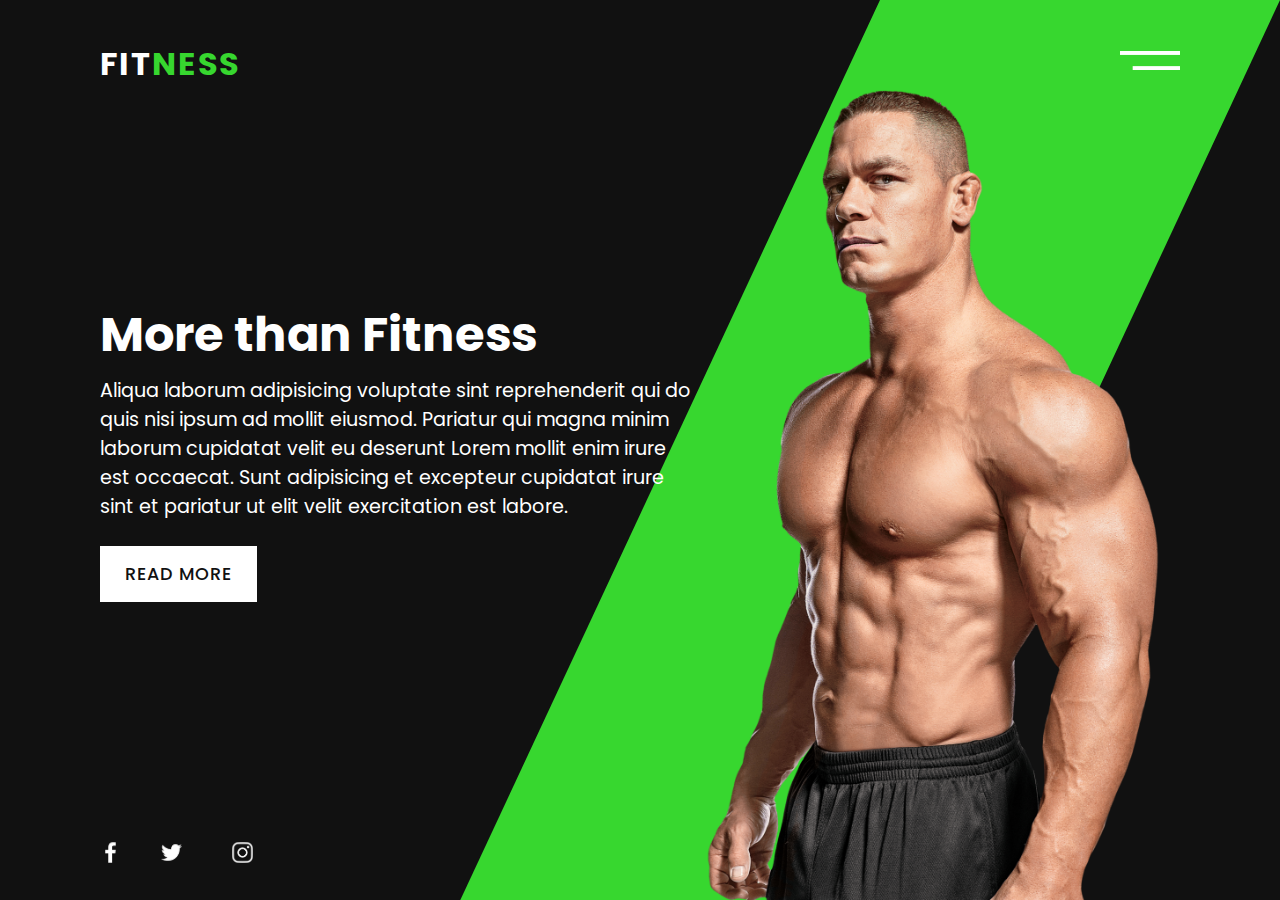
==== landingpage-gym/index.html @ 76ae8908 "Landingpage erstellt" ====
<!DOCTYPE html>
<html lang="de">
<head>
    <meta charset="UTF-8">
    <meta name="viewport" content="width=device-width, initial-scale=1.0">
    <meta http-equiv="X-UA-Compatible" content="ie=edge">
    <link rel="stylesheet" type="text/css" href="style.css"/>
    <title>Main</title>
</head>
<body>
    <header>
        <a href="#" class="logo">Fit<span>ness</span></a>
        <div class="toggle"><img src="pics/toggle.png"</div>
    </header>
    <div class="banner">
        <video src="pics/bg.mp4" autoplay muted loop type="mp4"></video>
        <div class="textBox">
            <h2>More than Fitness</h2>
            <p>Aliqua laborum adipisicing voluptate sint reprehenderit qui do quis nisi ipsum ad mollit eiusmod. Pariatur qui magna minim laborum cupidatat velit eu deserunt Lorem mollit enim irure est occaecat. Sunt adipisicing et excepteur cupidatat irure sint et pariatur ut elit velit exercitation est labore.</p>
            <a href="#">Read More</a>
        </div>
        <div class="imgBox">
            <img src="pics/man.png">
        </div>
        <ul class="sci">
            <li><a href="#"><img src="pics/facebook.png"</a></li>
            <li><a href="#"><img src="pics/twitter.png"</a></li>
            <li><a href="#"><img src="pics/instagram.png"</a></li>
        </ul>
    </div>
    
</body>
</html>
---- landingpage-gym/style.css ----
@import url('https://fonts.googleapis.com/css2?family=Poppins:wght@200;300;400;500;600;700;800;900&display=swap');

* {
    margin: 0;
    padding: 0;
    box-sizing: border-box;
    font-family: 'Poppins', sans-serif;
}
header {
    position: absolute;
    top: 0;
    left: 0;
    width: 100%;
    display: flex;
    justify-content: space-between;
    align-items: center;
    padding: 40px 100px;
    z-index: 1000;
}

header .logo {
    position: relative;
    font-size: 2em;
    color: #fff;
    text-transform: uppercase;
    font-weight: 700;
    letter-spacing: 2px;
    text-decoration: none;
}

header .logo span {
    color: #37d72f;
}

header .toggle {
    max-width: 60px;
    cursor: pointer;
}

header .toggle img{
    max-width: 100%;
    cursor: pointer;
}

.banner {
    position: relative;
    width: 100%;
    min-height: 100vh;
    padding: 0 100px;
    background: #111;
    display: flex;
    justify-content: flex-start;
    align-items: center;
}

.banner:before {
    content: '';
    position: absolute;
    right: 0;
    top: 0;
    width: 400px;
    height: 100%;
    background: #37d72f;
    transform-origin: top;
    transform: skewX(-25deg);
    z-index: 1;
}

.banner video {
    position: absolute;
    top: 0;
    left: 0;
    width: 100%;
    height: 100%;
    object-fit: cover;
    opacity: 0.15;
    pointer-events: none;
}

.banner .textBox {
    position: relative;
    max-width: 600px;
    z-index: 2;
}

.banner .textBox h2 {
    color: #fff;
    font-size: 3em;
}

.banner .textBox p {
    color: #fff;
    font-size: 1.2em;
    margin: 5px 0 25px;
}

.banner .textBox a {
    position: relative;
    display: inline-block;
    background: #fff;
    color: #111;
    padding: 15px 25px;
    text-decoration: none;
    font-size: 1.1em;
    text-transform: uppercase;
    letter-spacing: 1px;
    font-weight: 500;
}

.banner .imgBox {
    position: relative;
    height: 100vh;
    display: flex;
    justify-content: center;
    align-items: center;
    width: 50%;
    z-index: 2;
}

.banner .imgBox img {
    position: absolute;
    bottom: 0;
    height: 90%;
    z-index: 10000;
}

.sci {
    position: absolute;
    bottom: 20px;
    letter-spacing: 100px;
    display: flex;
    justify-content: center;
    align-items: center;
}

.sci li {
    list-style: none;
}

.sci li a {
    display: inline-block;
    margin-right: 15px;

}

.sci li a img {
    transform: scale(0.5);
    filter: invert(1);
}

@media (max-width: 991px) {
    header {
        padding: 20px 50px;
    }
    .banner {
        padding: 150px 50px 0;
        flex-direction: column;
        overflow: hidden;
    }
    .banner:before {
        width: 300px;
        transform: skewX(-25deg) translateX(50%);
    }
    .banner .textBox {
        max-width: 100%;
    }
    .sci {
        z-index: 1000;
        left: initial;
        right: 20px;
        flex-direction: column;
    }
}
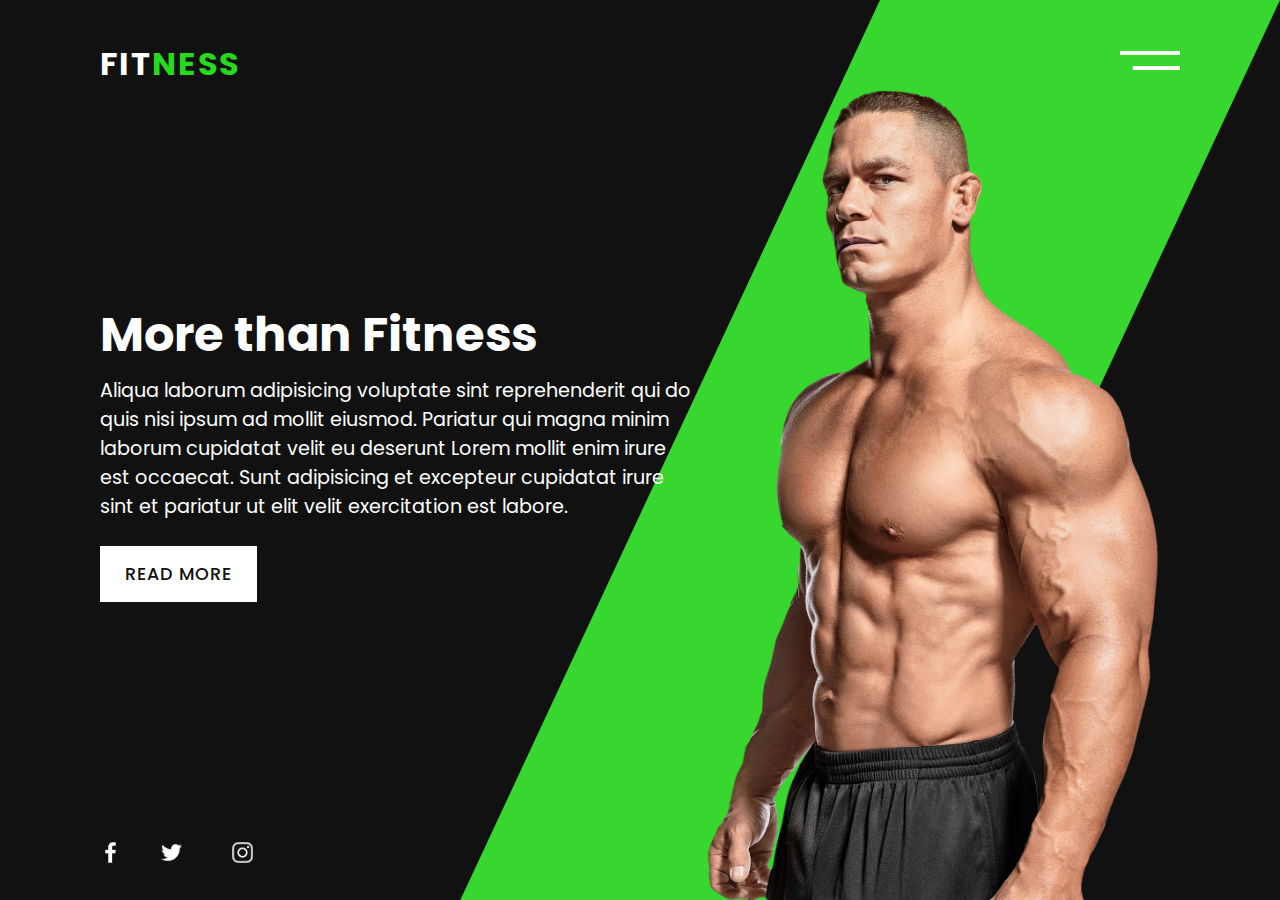
==== commit 8b666a70: "Mod 1.2" ====
--- a/landingpage-gym/index.html
+++ b/landingpage-gym/index.html
@@ -1,33 +1,40 @@
 <!DOCTYPE html>
 <html lang="de">
+
 <head>
     <meta charset="UTF-8">
-    <meta name="viewport" content="width=device-width, initial-scale=1.0">
+    <meta name="viewport" content="width=device-width, initial-scale=1.0"> 
     <meta http-equiv="X-UA-Compatible" content="ie=edge">
-    <link rel="stylesheet" type="text/css" href="style.css"/>
+    <link rel="stylesheet" type="text/css" href="style.css" />
     <title>Main</title>
 </head>
+
 <body>
     <header>
         <a href="#" class="logo">Fit<span>ness</span></a>
-        <div class="toggle"><img src="pics/toggle.png"</div>
+        <div class="toggle"><img src="pics/toggle.png" </div>
     </header>
     <div class="banner">
         <video src="pics/bg.mp4" autoplay muted loop type="mp4"></video>
         <div class="textBox">
             <h2>More than Fitness</h2>
-            <p>Aliqua laborum adipisicing voluptate sint reprehenderit qui do quis nisi ipsum ad mollit eiusmod. Pariatur qui magna minim laborum cupidatat velit eu deserunt Lorem mollit enim irure est occaecat. Sunt adipisicing et excepteur cupidatat irure sint et pariatur ut elit velit exercitation est labore.</p>
+            <p>Aliqua laborum adipisicing voluptate sint reprehenderit qui do quis nisi ipsum ad mollit eiusmod. Pariatur qui magna minim laborum cupidatat velit eu deserunt Lorem mollit enim irure est occaecat. Sunt adipisicing et excepteur cupidatat irure
+                sint et pariatur ut elit velit exercitation est labore.</p>
             <a href="#">Read More</a>
         </div>
         <div class="imgBox">
             <img src="pics/man.png">
         </div>
         <ul class="sci">
-            <li><a href="#"><img src="pics/facebook.png"</a></li>
-            <li><a href="#"><img src="pics/twitter.png"</a></li>
-            <li><a href="#"><img src="pics/instagram.png"</a></li>
+            <li>
+                <a href="#"><img src="pics/facebook.png" </a></li>
+            <li>
+                <a href="#"><img src="pics/twitter.png" </a></li>
+            <li>
+                <a href="#"><img src="pics/instagram.png" </a></li>
         </ul>
     </div>
-    
+
 </body>
+
 </html>--- a/landingpage-gym/style.css
+++ b/landingpage-gym/style.css
@@ -1,11 +1,11 @@
 @import url('https://fonts.googleapis.com/css2?family=Poppins:wght@200;300;400;500;600;700;800;900&display=swap');
-
 * {
     margin: 0;
     padding: 0;
     box-sizing: border-box;
     font-family: 'Poppins', sans-serif;
 }
+
 header {
     position: absolute;
     top: 0;
@@ -28,8 +28,8 @@
     text-decoration: none;
 }
 
-header .logo span {
-    color: #37d72f;
+header .logo span { 
+    color: #26da1d;
 }
 
 header .toggle {
@@ -37,7 +37,7 @@
     cursor: pointer;
 }
 
-header .toggle img{
+header .toggle img {
     max-width: 100%;
     cursor: pointer;
 }
@@ -140,7 +140,6 @@
 .sci li a {
     display: inline-block;
     margin-right: 15px;
-
 }
 
 .sci li a img {
@@ -170,4 +169,5 @@
         right: 20px;
         flex-direction: column;
     }
-}+}
+
